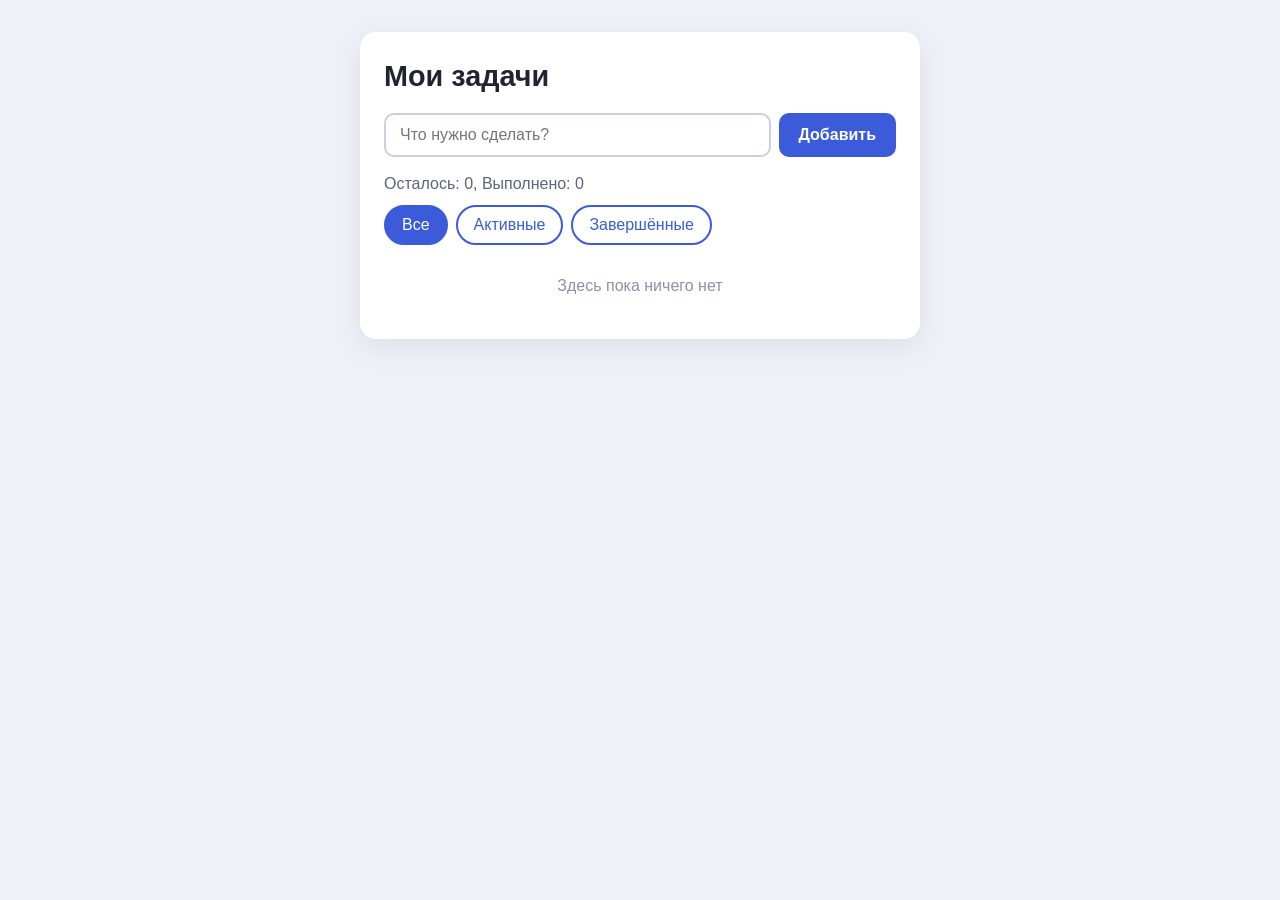
==== task3/index.html @ e4c0ccc4 "1,2,3" ====
<!DOCTYPE html>
<html lang="ru">
<head>
  <meta charset="UTF-8">
  <meta name="viewport" content="width=device-width, initial-scale=1">
  <title>Todo-list</title>
  <link rel="stylesheet" href="style.css">
  <script src="script.js" defer></script>
</head>
<body>
  <main class="app">
    <h1>Мои задачи</h1>

    <form class="add" id="add-form" novalidate>
      <input type="text" id="task-input" placeholder="Что нужно сделать?" aria-label="Текст задачи" autocomplete="off">
      <button type="submit" class="btn">Добавить</button>
    </form>
    <p class="warning" id="warning" role="alert" hidden>Введите текст задачи</p>

    <p class="counter" id="counter">Осталось: 0, Выполнено: 0</p>

    <div class="filters" id="filters">
      <button type="button" class="filter is-active" data-filter="all">Все</button>
      <button type="button" class="filter" data-filter="active">Активные</button>
      <button type="button" class="filter" data-filter="completed">Завершённые</button>
    </div>

    <ul class="list" id="task-list"></ul>
    <p class="empty" id="empty" hidden>Здесь пока ничего нет</p>
  </main>
</body>
</html>
---- task3/style.css ----
* { box-sizing: border-box; margin: 0; padding: 0; }

body {
  font-family: "Segoe UI", Arial, sans-serif;
  color: #1f2430;
  background: #eef1f7;
  min-height: 100vh;
  display: flex;
  justify-content: center;
  padding: 32px 16px;
}

.app {
  width: 100%;
  max-width: 560px;
  height: fit-content;
  background: #fff;
  border-radius: 16px;
  padding: 28px 24px;
  box-shadow: 0 8px 30px rgba(31, 36, 48, 0.08);
}

h1 { font-size: 1.8rem; margin-bottom: 20px; }

.add { display: flex; gap: 8px; }

input[type="text"] {
  flex: 1;
  min-width: 0;
  min-height: 44px;
  padding: 0 14px;
  font: inherit;
  border: 2px solid #c9d0e0;
  border-radius: 10px;
  transition: border-color 0.2s, box-shadow 0.2s;
}
input[type="text"]:focus {
  outline: none;
  border-color: #3b5bdb;
  box-shadow: 0 0 0 3px rgba(59, 91, 219, 0.2);
}
input[type="text"].invalid { border-color: #d9363e; }

.btn {
  min-height: 44px;
  padding: 0 20px;
  font: inherit;
  font-weight: 600;
  color: #fff;
  background: #3b5bdb;
  border: none;
  border-radius: 10px;
  cursor: pointer;
  transition: background-color 0.2s;
}
.btn:hover { background: #2f4ac0; }

.warning { margin-top: 8px; color: #d9363e; font-size: 0.9rem; }

.counter { margin: 18px 0 12px; color: #5b6478; }

.filters { display: flex; gap: 8px; margin-bottom: 16px; flex-wrap: wrap; }
.filter {
  min-height: 40px;
  padding: 0 16px;
  font: inherit;
  color: #3b5bdb;
  background: #fff;
  border: 2px solid #3b5bdb;
  border-radius: 999px;
  cursor: pointer;
  transition: background-color 0.2s, color 0.2s;
}
.filter:hover { background: #e7ecff; }
.filter.is-active { color: #fff; background: #3b5bdb; }

.list { list-style: none; display: flex; flex-direction: column; gap: 8px; }

.task {
  display: flex;
  align-items: center;
  gap: 12px;
  padding: 10px 12px;
  background: #f5f7fc;
  border-radius: 10px;
}
.task input[type="checkbox"] { width: 22px; height: 22px; cursor: pointer; flex-shrink: 0; }
.task__text { flex: 1; min-width: 0; overflow-wrap: anywhere; transition: opacity 0.2s; }
.task.completed .task__text { text-decoration: line-through; opacity: 0.6; }

.task__delete {
  min-height: 36px;
  padding: 0 12px;
  font: inherit;
  font-size: 0.9rem;
  color: #d9363e;
  background: transparent;
  border: 1px solid #d9363e;
  border-radius: 8px;
  cursor: pointer;
  transition: background-color 0.2s, color 0.2s;
}
.task__delete:hover { background: #d9363e; color: #fff; }

.empty { text-align: center; color: #8a92a6; padding: 16px 0; }

[hidden] { display: none !important; }
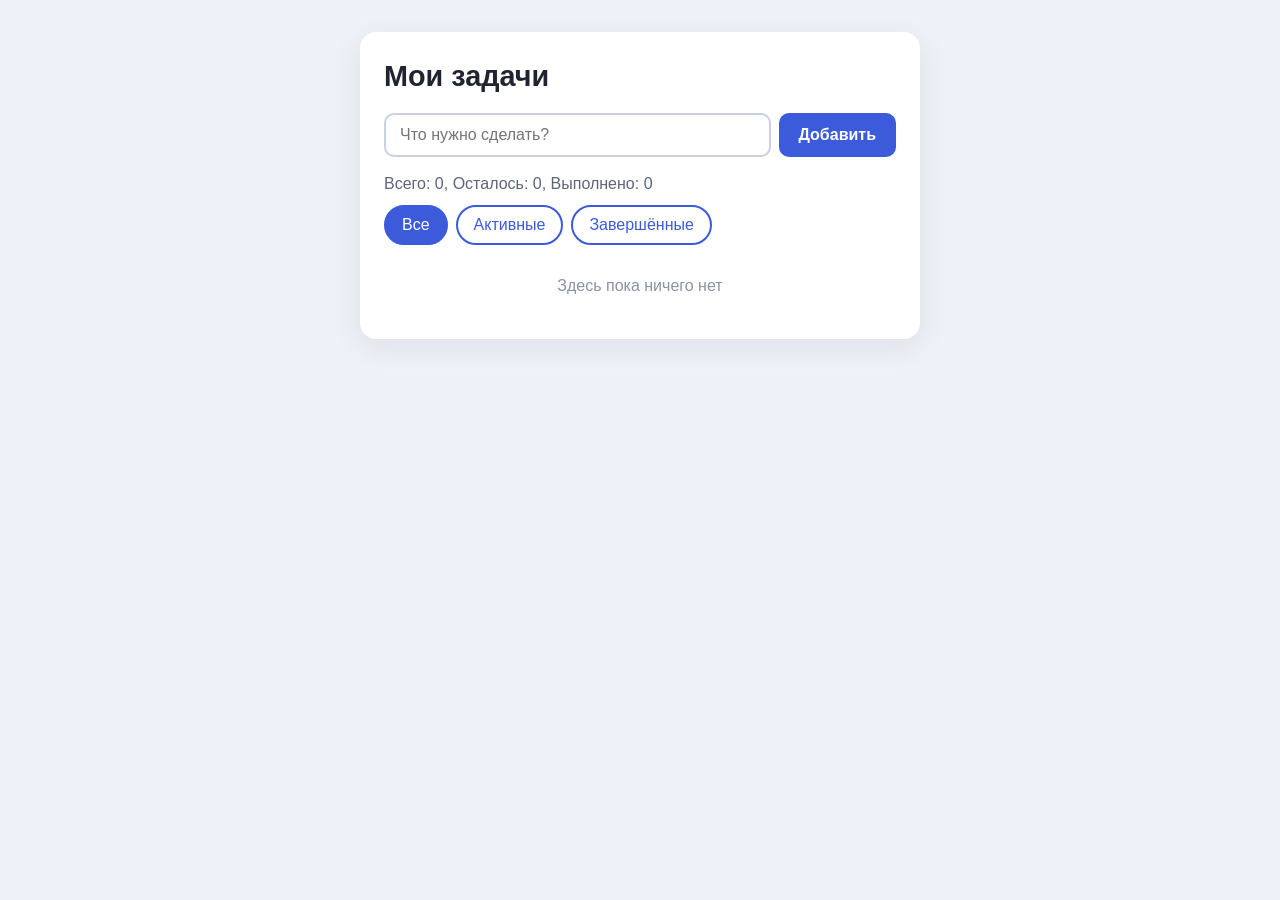
==== commit dd67535e: "3" ====
--- a/task3/index.html
+++ b/task3/index.html
@@ -5,7 +5,7 @@
   <meta name="viewport" content="width=device-width, initial-scale=1">
   <title>Todo-list</title>
   <link rel="stylesheet" href="style.css">
-  <script src="script.js" defer></script>
+  <script type="module" src="controller.js"></script>
 </head>
 <body>
   <main class="app">
@@ -17,7 +17,7 @@
     </form>
     <p class="warning" id="warning" role="alert" hidden>Введите текст задачи</p>
 
-    <p class="counter" id="counter">Осталось: 0, Выполнено: 0</p>
+    <p class="counter" id="counter">Всего: 0, Осталось: 0, Выполнено: 0</p>
 
     <div class="filters" id="filters">
       <button type="button" class="filter is-active" data-filter="all">Все</button>
